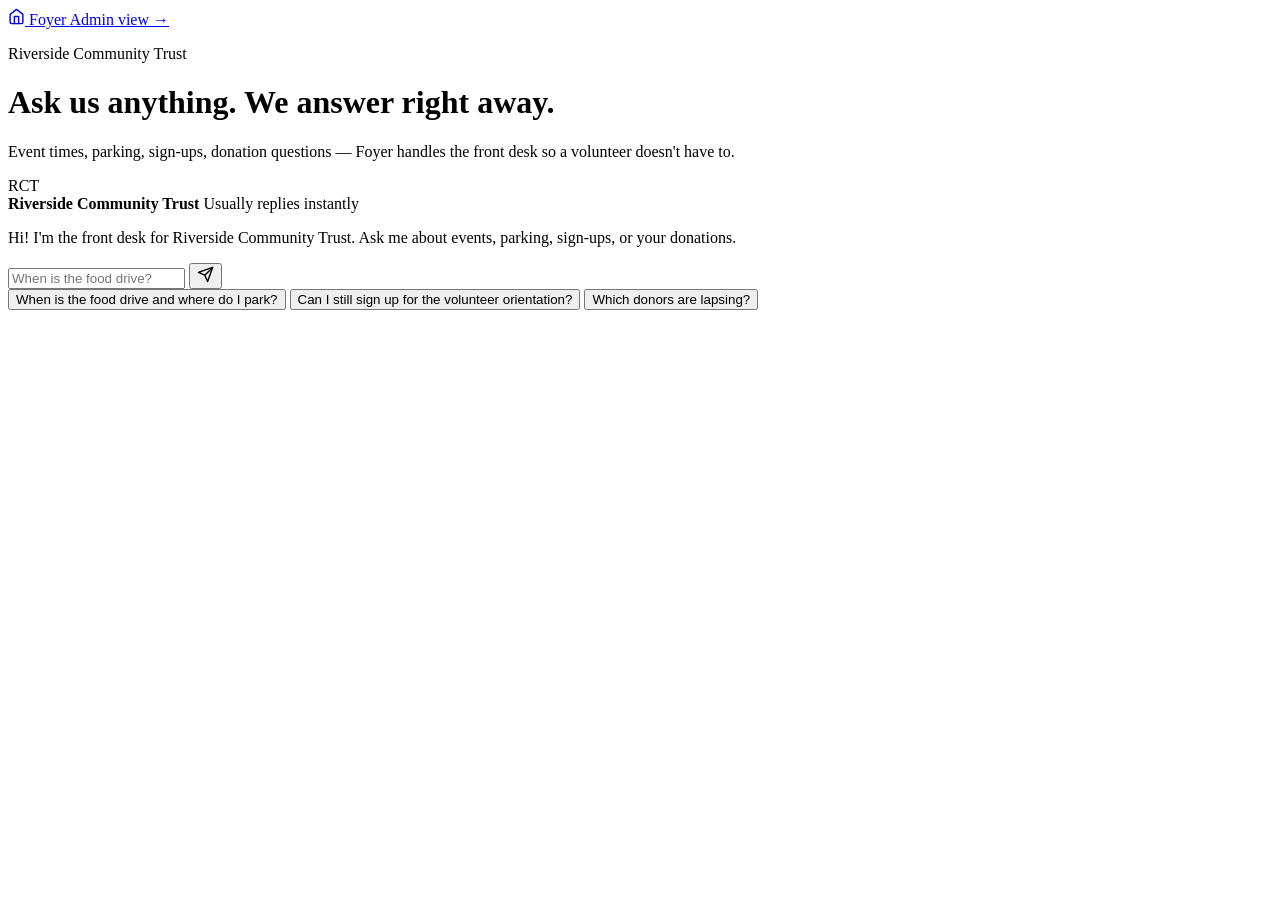
==== web/index.html @ 90c6cdc6 "Foyer: nonprofit front-desk and donor-steward agent with human approval gate" ====
<!DOCTYPE html>
<html lang="en">
<head>
<meta charset="utf-8">
<meta name="viewport" content="width=device-width, initial-scale=1">
<title>Foyer — Riverside Community Trust</title>
<link rel="preconnect" href="https://fonts.googleapis.com">
<link rel="preconnect" href="https://fonts.gstatic.com" crossorigin>
<link href="https://fonts.googleapis.com/css2?family=Familjen+Grotesk:wght@400;500;600&family=Karla:wght@300;400;500&family=JetBrains+Mono:wght@400&display=swap" rel="stylesheet">
<link rel="stylesheet" href="/style.css">
</head>
<body class="chat-page">

<nav class="topbar">
  <a class="wordmark" href="/">
    <svg width="17" height="17" viewBox="0 0 24 24" fill="none" stroke="currentColor" stroke-width="2" stroke-linecap="round" stroke-linejoin="round"><path d="m3 9 9-7 9 7v11a2 2 0 0 1-2 2H5a2 2 0 0 1-2-2z"/><path d="M9 22V12h6v10"/></svg>
    Foyer
  </a>
  <a class="topbar-link" href="/admin.html">Admin view &rarr;</a>
</nav>

<main class="chat-shell">
  <div class="chat-intro">
    <p class="mono-label">Riverside Community Trust</p>
    <h1>Ask us anything.<span class="muted"> We answer right away.</span></h1>
    <p class="lead">Event times, parking, sign-ups, donation questions — Foyer handles
      the front desk so a volunteer doesn't have to.</p>
  </div>

  <section class="phone" aria-label="Message thread with Foyer">
    <header class="phone-head">
      <span class="avatar">RCT</span>
      <div>
        <strong>Riverside Community Trust</strong>
        <span class="status"><i class="dot"></i>Usually replies instantly</span>
      </div>
    </header>

    <div class="thread" id="thread">
      <div class="msg them">
        <p>Hi! I'm the front desk for Riverside Community Trust. Ask me about
        events, parking, sign-ups, or your donations.</p>
      </div>
    </div>

    <div class="composer">
      <input id="input" type="text" autocomplete="off"
             placeholder="When is the food drive?" aria-label="Your message">
      <button id="send" aria-label="Send message">
        <svg width="17" height="17" viewBox="0 0 24 24" fill="none" stroke="currentColor" stroke-width="2" stroke-linecap="round" stroke-linejoin="round"><path d="M22 2 11 13"/><path d="M22 2 15 22l-4-9-9-4z"/></svg>
      </button>
    </div>
  </section>

  <div class="suggestions" id="suggestions">
    <button>When is the food drive and where do I park?</button>
    <button>Can I still sign up for the volunteer orientation?</button>
    <button>Which donors are lapsing?</button>
  </div>
</main>

<script src="/chat.js"></script>
</body>
</html>
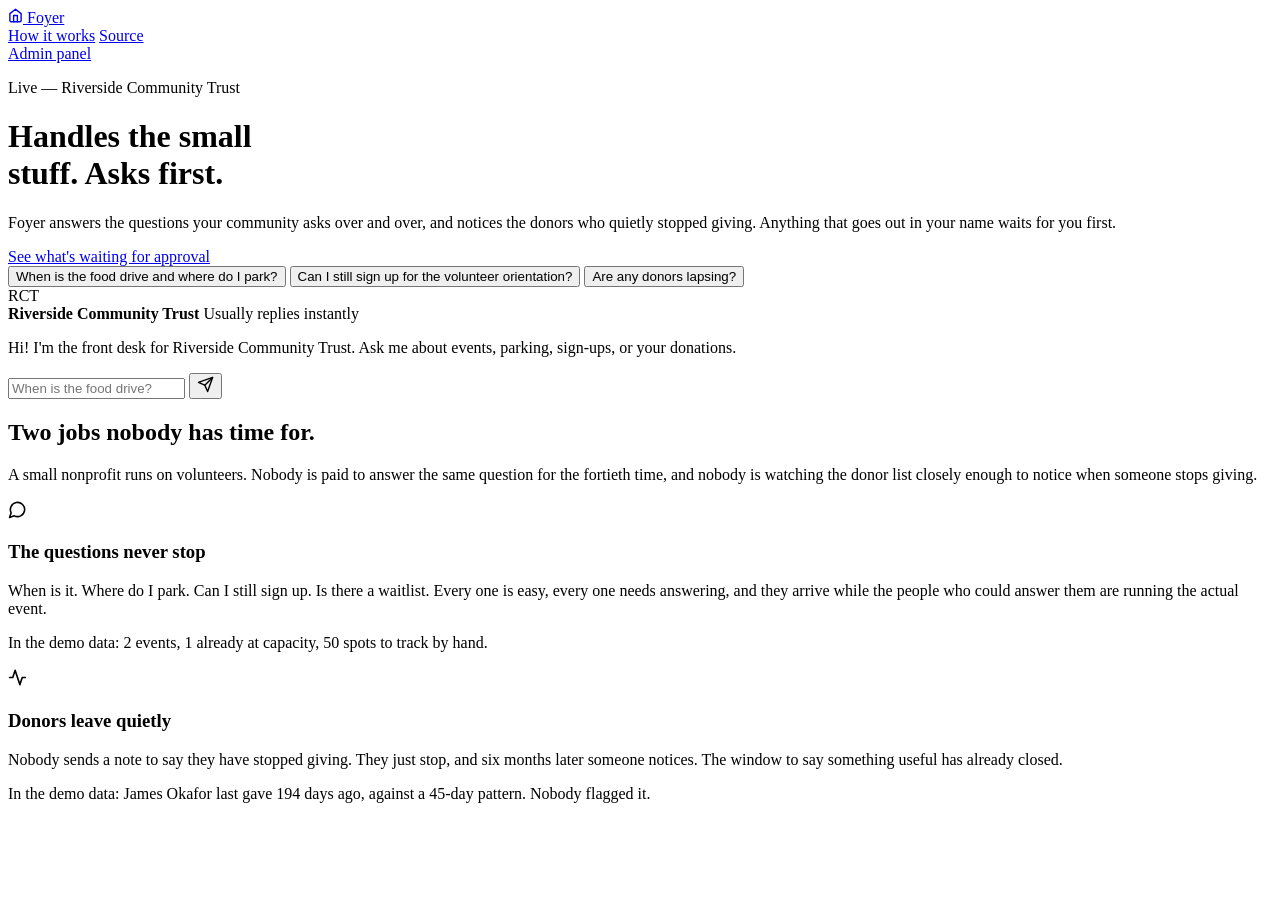
==== commit b5813854: "New dark violet design system across both surfaces" ====
--- a/web/index.html
+++ b/web/index.html
@@ -3,36 +3,59 @@
 <head>
 <meta charset="utf-8">
 <meta name="viewport" content="width=device-width, initial-scale=1">
-<title>Foyer — Riverside Community Trust</title>
+<title>Foyer</title>
 <link rel="preconnect" href="https://fonts.googleapis.com">
 <link rel="preconnect" href="https://fonts.gstatic.com" crossorigin>
-<link href="https://fonts.googleapis.com/css2?family=Familjen+Grotesk:wght@400;500;600&family=Karla:wght@300;400;500&family=JetBrains+Mono:wght@400&display=swap" rel="stylesheet">
+<link href="https://fonts.googleapis.com/css2?family=Inter:wght@500;600&family=Karla:wght@300;400;500&family=JetBrains+Mono:wght@400&display=swap" rel="stylesheet">
 <link rel="stylesheet" href="/style.css">
 </head>
-<body class="chat-page">
+<body>
 
-<nav class="topbar">
+<div class="glowfield" aria-hidden="true"><i class="g1"></i><i class="g2"></i><i class="g3"></i></div>
+<div class="dots" aria-hidden="true"></div>
+<div class="grain" aria-hidden="true"></div>
+
+<nav class="nav">
   <a class="wordmark" href="/">
-    <svg width="17" height="17" viewBox="0 0 24 24" fill="none" stroke="currentColor" stroke-width="2" stroke-linecap="round" stroke-linejoin="round"><path d="m3 9 9-7 9 7v11a2 2 0 0 1-2 2H5a2 2 0 0 1-2-2z"/><path d="M9 22V12h6v10"/></svg>
+    <span class="mark">
+      <svg width="15" height="15" viewBox="0 0 24 24" fill="none" stroke="currentColor" stroke-width="2.2" stroke-linecap="round" stroke-linejoin="round"><path d="m3 9 9-7 9 7v11a2 2 0 0 1-2 2H5a2 2 0 0 1-2-2z"/><path d="M9 22V12h6v10"/></svg>
+    </span>
     Foyer
   </a>
-  <a class="topbar-link" href="/admin.html">Admin view &rarr;</a>
+  <div class="navlinks">
+    <a href="#">How it works</a>
+    <a href="https://github.com/Kingnanaweb3/foyer">Source</a>
+  </div>
+  <a class="cta" href="/admin.html">Admin panel</a>
 </nav>
 
-<main class="chat-shell">
-  <div class="chat-intro">
-    <p class="mono-label">Riverside Community Trust</p>
-    <h1>Ask us anything.<span class="muted"> We answer right away.</span></h1>
-    <p class="lead">Event times, parking, sign-ups, donation questions — Foyer handles
-      the front desk so a volunteer doesn't have to.</p>
+<main class="hero">
+  <div class="hero-copy">
+    <p class="status-line"><i class="pulse"></i>Live — Riverside Community Trust</p>
+
+    <h1>Handles the small<br>stuff. <span class="tint">Asks first.</span></h1>
+
+    <p class="lead">Foyer answers the questions your community asks over and over,
+      and notices the donors who quietly stopped giving. Anything that goes out in
+      your name waits for you first.</p>
+
+    <div class="hero-actions">
+      <a class="ghost" href="/admin.html">See what's waiting for approval</a>
+    </div>
+
+    <div class="chips" id="chips">
+      <button>When is the food drive and where do I park?</button>
+      <button>Can I still sign up for the volunteer orientation?</button>
+      <button>Are any donors lapsing?</button>
+    </div>
   </div>
 
-  <section class="phone" aria-label="Message thread with Foyer">
-    <header class="phone-head">
-      <span class="avatar">RCT</span>
+  <section class="panel" aria-label="Message thread with Foyer">
+    <header class="panel-head">
+      <span class="who">RCT</span>
       <div>
         <strong>Riverside Community Trust</strong>
-        <span class="status"><i class="dot"></i>Usually replies instantly</span>
+        <span class="sub"><i class="pulse"></i>Usually replies instantly</span>
       </div>
     </header>
 
@@ -51,13 +74,45 @@
       </button>
     </div>
   </section>
+</main>
 
-  <div class="suggestions" id="suggestions">
-    <button>When is the food drive and where do I park?</button>
-    <button>Can I still sign up for the volunteer orientation?</button>
-    <button>Which donors are lapsing?</button>
+
+<section class="band tinted">
+  <div class="band-inner">
+    <div class="band-head reveal">
+      <h2>Two jobs nobody has time for.</h2>
+      <p class="lead">A small nonprofit runs on volunteers. Nobody is paid to answer
+        the same question for the fortieth time, and nobody is watching the donor
+        list closely enough to notice when someone stops giving.</p>
+    </div>
+
+    <div class="duo">
+      <div class="tile reveal">
+        <span class="tile-icon">
+          <svg width="19" height="19" viewBox="0 0 24 24" fill="none" stroke="currentColor" stroke-width="2" stroke-linecap="round" stroke-linejoin="round"><path d="M7.9 20A9 9 0 1 0 4 16.1L2 22Z"/></svg>
+        </span>
+        <h3>The questions never stop</h3>
+        <p>When is it. Where do I park. Can I still sign up. Is there a waitlist.
+          Every one is easy, every one needs answering, and they arrive while the
+          people who could answer them are running the actual event.</p>
+        <p class="evidence">In the demo data: 2 events, 1 already at capacity,
+          50 spots to track by hand.</p>
+      </div>
+
+      <div class="tile reveal" style="--d: 90ms">
+        <span class="tile-icon">
+          <svg width="19" height="19" viewBox="0 0 24 24" fill="none" stroke="currentColor" stroke-width="2" stroke-linecap="round" stroke-linejoin="round"><path d="M22 12h-4l-3 9L9 3l-3 9H2"/></svg>
+        </span>
+        <h3>Donors leave quietly</h3>
+        <p>Nobody sends a note to say they have stopped giving. They just stop,
+          and six months later someone notices. The window to say something
+          useful has already closed.</p>
+        <p class="evidence">In the demo data: James Okafor last gave 194 days ago,
+          against a 45-day pattern. Nobody flagged it.</p>
+      </div>
+    </div>
   </div>
-</main>
+</section>
 
 <script src="/chat.js"></script>
 </body>
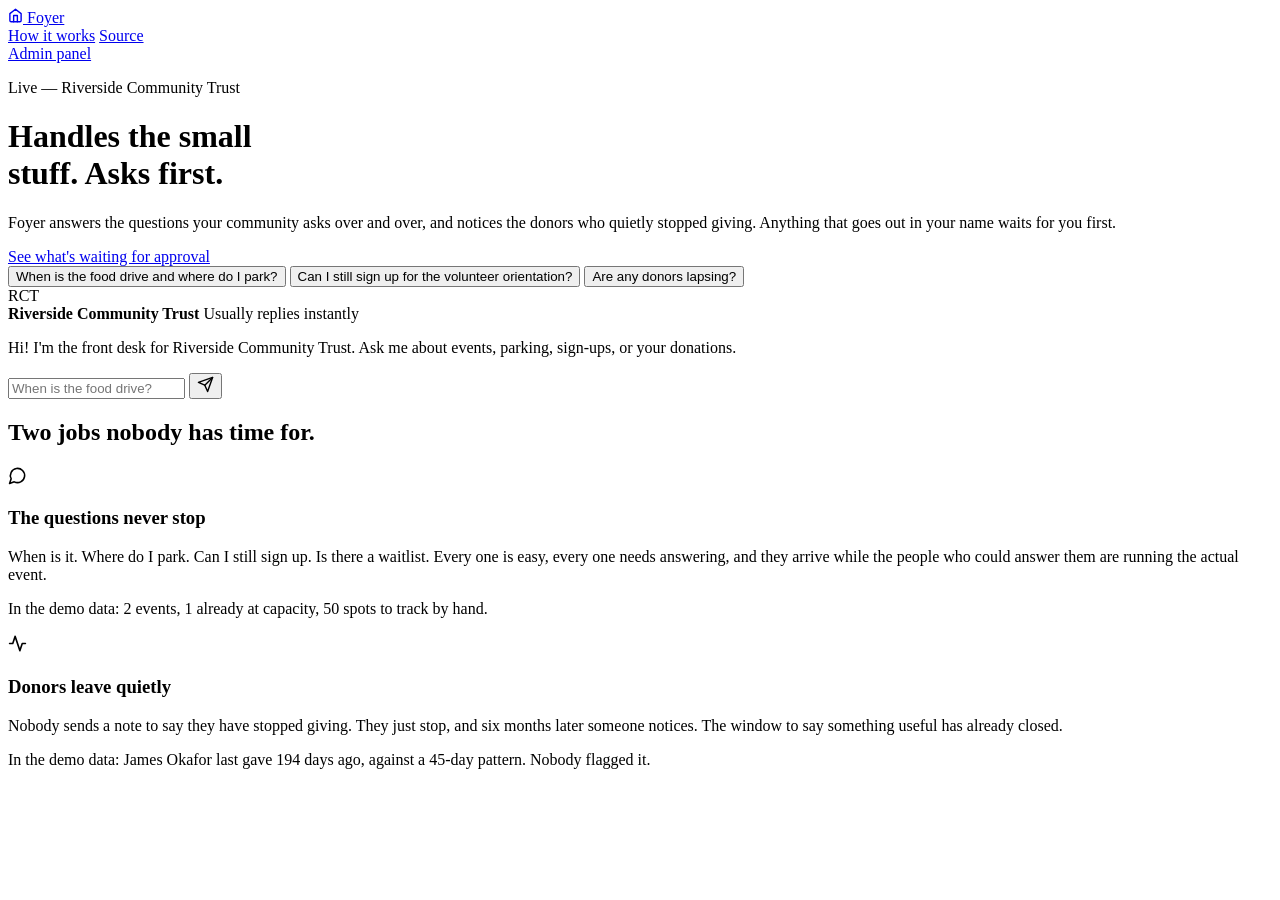
==== commit 9c366b31: "Dark violet design system, problem section with glass cards" ====
--- a/web/index.html
+++ b/web/index.html
@@ -81,9 +81,6 @@
   <div class="band-inner">
     <div class="band-head reveal">
       <h2>Two jobs nobody has time for.</h2>
-      <p class="lead">A small nonprofit runs on volunteers. Nobody is paid to answer
-        the same question for the fortieth time, and nobody is watching the donor
-        list closely enough to notice when someone stops giving.</p>
     </div>
 
     <div class="duo">
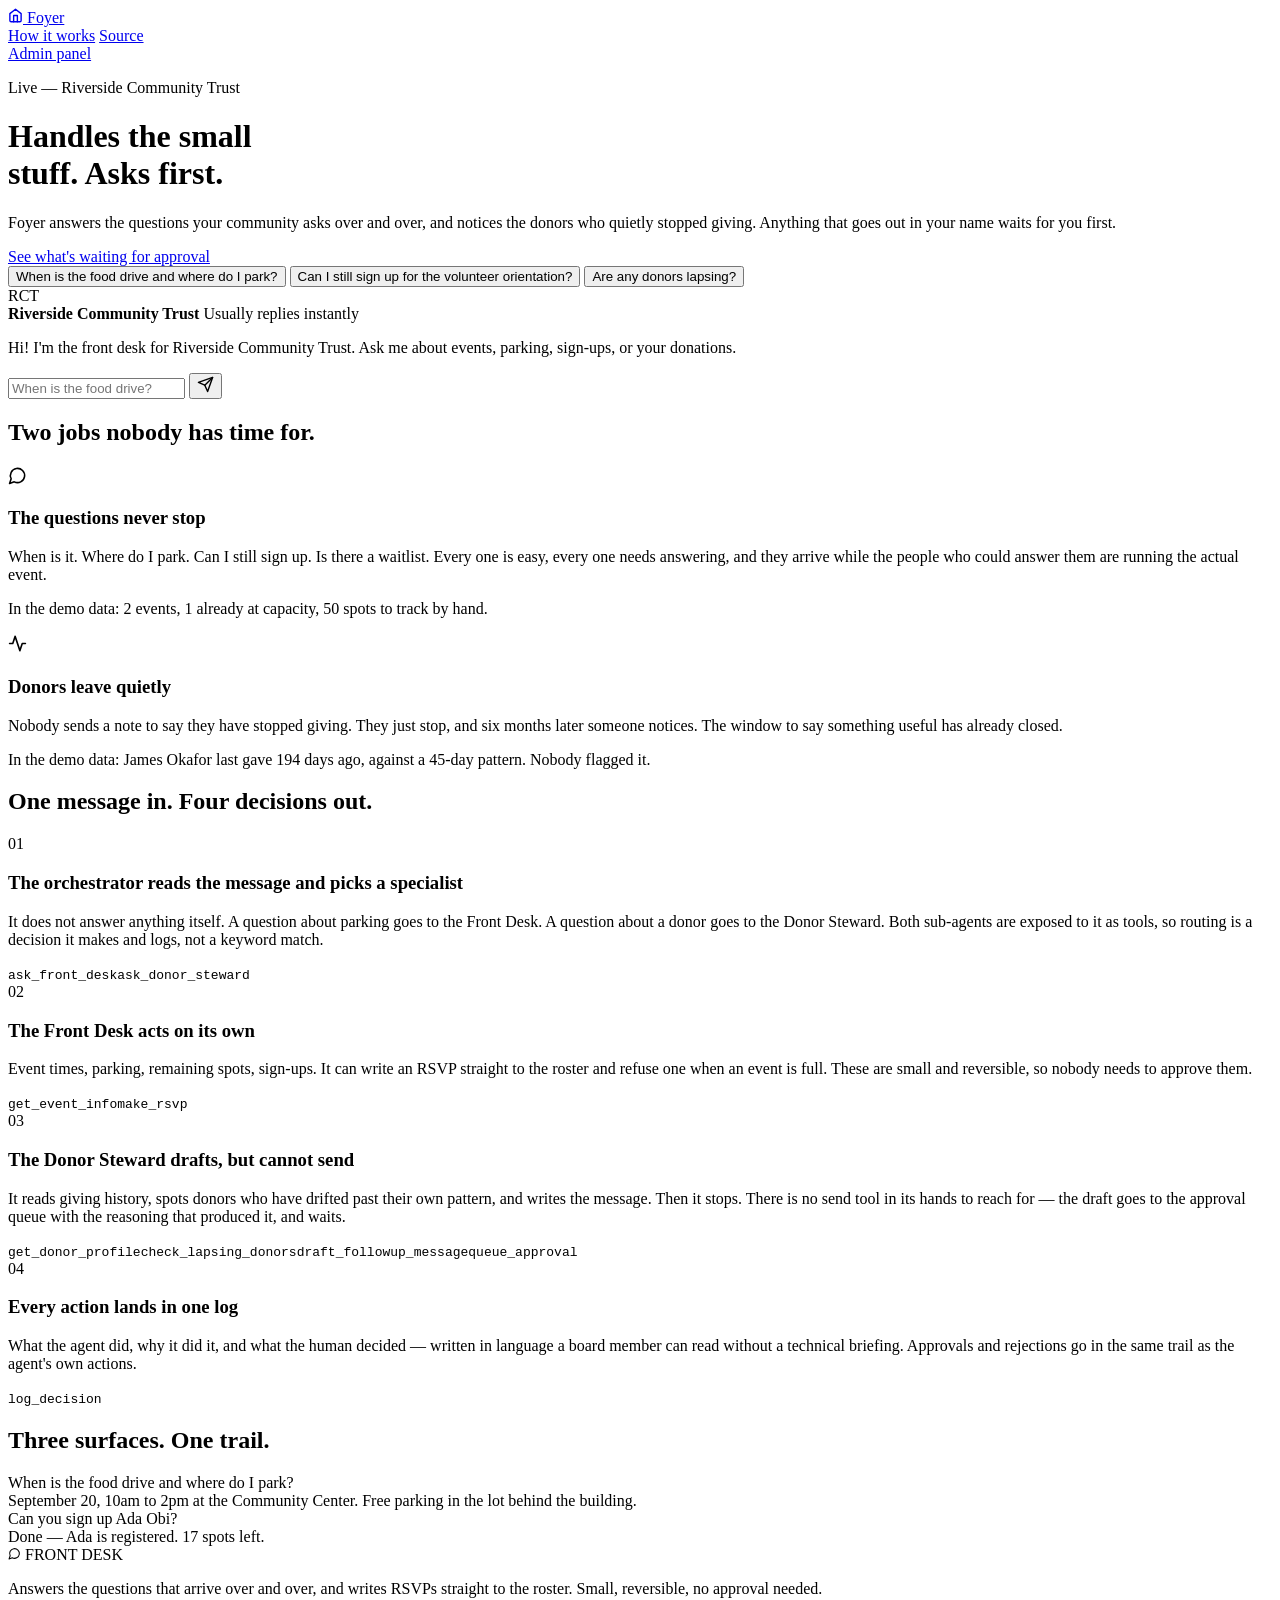
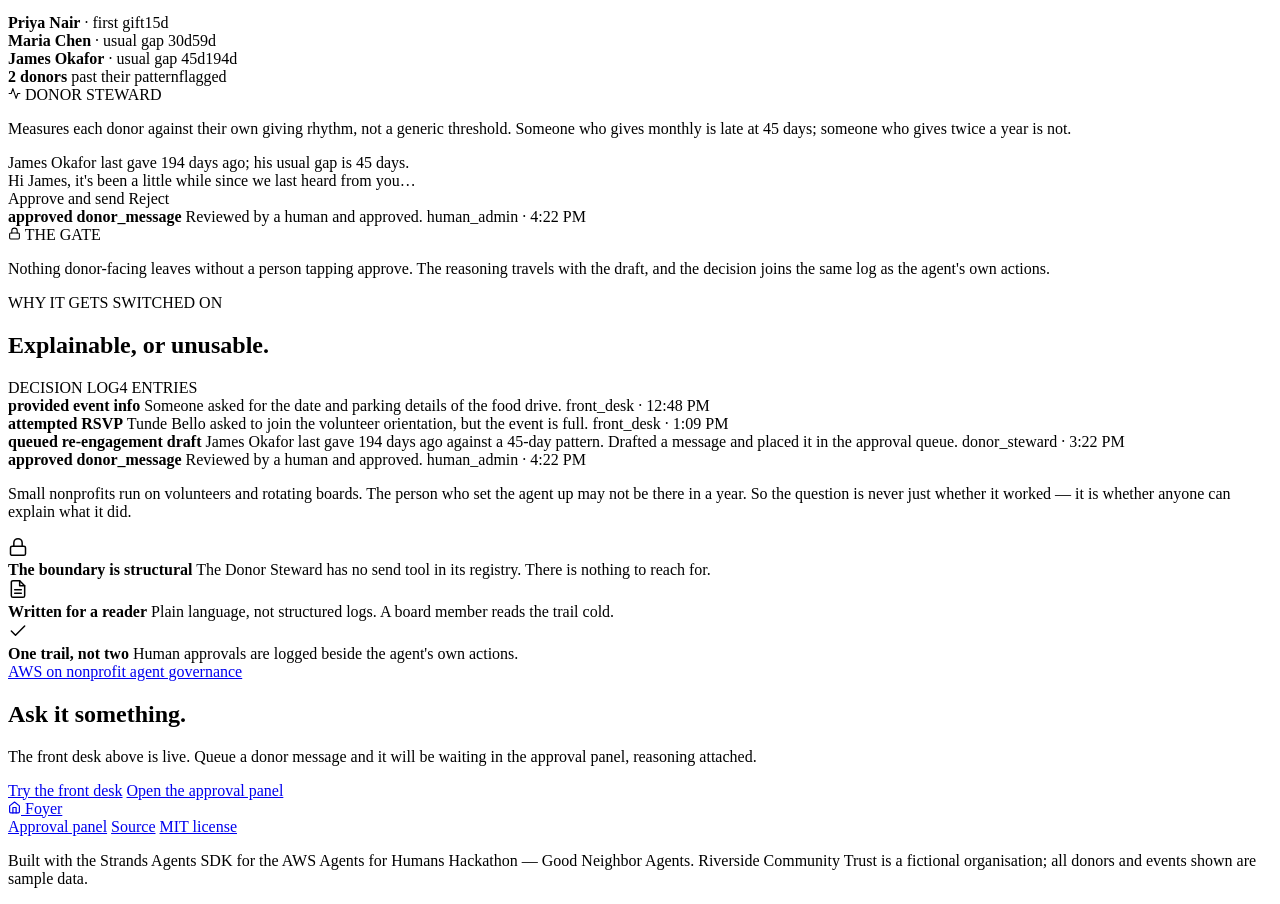
==== commit d22fe395: "Landing page: problem, surfaces, trust, closing, footer" ====
--- a/web/index.html
+++ b/web/index.html
@@ -15,6 +15,7 @@
 <div class="dots" aria-hidden="true"></div>
 <div class="grain" aria-hidden="true"></div>
 
+<a id="top"></a>
 <nav class="nav">
   <a class="wordmark" href="/">
     <span class="mark">
@@ -111,6 +112,246 @@
   </div>
 </section>
 
+
+<section class="band">
+  <div class="band-inner">
+    <div class="band-head reveal">
+      <h2>One message in. Four decisions out.</h2>
+    </div>
+
+    <div class="flow">
+      <div class="step reveal">
+        <span class="step-n">01</span>
+        <div>
+          <h3>The orchestrator reads the message and picks a specialist</h3>
+          <p>It does not answer anything itself. A question about parking goes to
+            the Front Desk. A question about a donor goes to the Donor Steward.
+            Both sub-agents are exposed to it as tools, so routing is a decision
+            it makes and logs, not a keyword match.</p>
+          <div class="tools"><code>ask_front_desk</code><code>ask_donor_steward</code></div>
+        </div>
+      </div>
+
+      <div class="step reveal" style="--d: 80ms">
+        <span class="step-n">02</span>
+        <div>
+          <h3>The Front Desk acts on its own</h3>
+          <p>Event times, parking, remaining spots, sign-ups. It can write an RSVP
+            straight to the roster and refuse one when an event is full. These are
+            small and reversible, so nobody needs to approve them.</p>
+          <div class="tools"><code>get_event_info</code><code>make_rsvp</code></div>
+        </div>
+      </div>
+
+      <div class="step reveal gate" style="--d: 160ms">
+        <span class="step-n">03</span>
+        <div>
+          <h3>The Donor Steward drafts, but cannot send</h3>
+          <p>It reads giving history, spots donors who have drifted past their own
+            pattern, and writes the message. Then it stops. There is no send tool
+            in its hands to reach for — the draft goes to the approval queue with
+            the reasoning that produced it, and waits.</p>
+          <div class="tools"><code>get_donor_profile</code><code>check_lapsing_donors</code><code>draft_followup_message</code><code>queue_approval</code></div>
+        </div>
+      </div>
+
+      <div class="step reveal" style="--d: 240ms">
+        <span class="step-n">04</span>
+        <div>
+          <h3>Every action lands in one log</h3>
+          <p>What the agent did, why it did it, and what the human decided —
+            written in language a board member can read without a technical
+            briefing. Approvals and rejections go in the same trail as the
+            agent's own actions.</p>
+          <div class="tools"><code>log_decision</code></div>
+        </div>
+      </div>
+    </div>
+  </div>
+</section>
+
+
+<section class="band tinted">
+  <div class="band-inner">
+    <div class="band-head reveal">
+      <h2>Three surfaces. One trail.</h2>
+    </div>
+
+    <div class="trio">
+
+      <div class="slab reveal">
+        <div class="stage">
+          <div class="m-bubble me">When is the food drive and where do I park?</div>
+          <div class="m-bubble them">September 20, 10am to 2pm at the Community
+            Center. Free parking in the lot behind the building.</div>
+          <div class="m-bubble me">Can you sign up Ada Obi?</div>
+          <div class="m-bubble them">Done — Ada is registered. 17 spots left.</div>
+        </div>
+        <span class="slab-label">
+          <svg width="13" height="13" viewBox="0 0 24 24" fill="none" stroke="currentColor" stroke-width="2" stroke-linecap="round" stroke-linejoin="round"><path d="M7.9 20A9 9 0 1 0 4 16.1L2 22Z"/></svg>
+          FRONT DESK
+        </span>
+        <p>Answers the questions that arrive over and over, and writes RSVPs
+          straight to the roster. Small, reversible, no approval needed.</p>
+      </div>
+
+      <div class="slab reveal" style="--d: 90ms">
+        <div class="stage">
+          <div class="m-row"><span><b>Priya Nair</b> · first gift</span><span class="m-meta">15d</span></div>
+          <div class="m-row flagged"><span><b>Maria Chen</b> · usual gap 30d</span><span class="m-meta">59d</span></div>
+          <div class="m-row flagged"><span><b>James Okafor</b> · usual gap 45d</span><span class="m-meta">194d</span></div>
+          <div class="m-row"><span><b>2 donors</b> past their pattern</span><span class="m-meta">flagged</span></div>
+        </div>
+        <span class="slab-label">
+          <svg width="13" height="13" viewBox="0 0 24 24" fill="none" stroke="currentColor" stroke-width="2" stroke-linecap="round" stroke-linejoin="round"><path d="M22 12h-4l-3 9L9 3l-3 9H2"/></svg>
+          DONOR STEWARD
+        </span>
+        <p>Measures each donor against their own giving rhythm, not a generic
+          threshold. Someone who gives monthly is late at 45 days; someone who
+          gives twice a year is not.</p>
+      </div>
+
+      <div class="slab reveal" style="--d: 180ms">
+        <div class="stage">
+          <div class="m-card">
+            <div class="m-why">James Okafor last gave 194 days ago; his usual
+              gap is 45 days.</div>
+            <div class="m-draft">Hi James, it's been a little while since we last
+              heard from you…</div>
+            <div class="m-btns">
+              <span class="m-btn">Approve and send</span>
+              <span class="m-btn ghost">Reject</span>
+            </div>
+          </div>
+          <div class="m-log">
+            <b>approved donor_message</b>
+            <span>Reviewed by a human and approved.</span>
+            <span class="m-meta">human_admin · 4:22 PM</span>
+          </div>
+        </div>
+        <span class="slab-label">
+          <svg width="13" height="13" viewBox="0 0 24 24" fill="none" stroke="currentColor" stroke-width="2" stroke-linecap="round" stroke-linejoin="round"><rect width="18" height="11" x="3" y="11" rx="2"/><path d="M7 11V7a5 5 0 0 1 10 0v4"/></svg>
+          THE GATE
+        </span>
+        <p>Nothing donor-facing leaves without a person tapping approve. The
+          reasoning travels with the draft, and the decision joins the same log
+          as the agent's own actions.</p>
+      </div>
+
+    </div>
+  </div>
+</section>
+
+
+
+
+<section class="band">
+  <div class="band-inner">
+
+    <div class="center-head reveal">
+      <span class="eyebrow">WHY IT GETS SWITCHED ON</span>
+      <h2>Explainable, or unusable.</h2>
+    </div>
+
+    <div class="split">
+
+      <div class="showcase reveal">
+        <div class="showcase-top"><span>DECISION LOG</span><span>4 ENTRIES</span></div>
+        <div class="m-log">
+          <b>provided event info</b>
+          <span>Someone asked for the date and parking details of the food drive.</span>
+          <span class="m-meta">front_desk · 12:48 PM</span>
+        </div>
+        <div class="m-log">
+          <b>attempted RSVP</b>
+          <span>Tunde Bello asked to join the volunteer orientation, but the event
+            is full.</span>
+          <span class="m-meta">front_desk · 1:09 PM</span>
+        </div>
+        <div class="m-log">
+          <b>queued re-engagement draft</b>
+          <span>James Okafor last gave 194 days ago against a 45-day pattern.
+            Drafted a message and placed it in the approval queue.</span>
+          <span class="m-meta">donor_steward · 3:22 PM</span>
+        </div>
+        <div class="m-log">
+          <b>approved donor_message</b>
+          <span>Reviewed by a human and approved.</span>
+          <span class="m-meta">human_admin · 4:22 PM</span>
+        </div>
+      </div>
+
+      <div class="split-copy reveal" style="--d: 90ms">
+        <p>Small nonprofits run on volunteers and rotating boards. The person who
+          set the agent up may not be there in a year. So the question is never
+          just whether it worked — it is whether anyone can explain what it did.</p>
+
+        <div class="points">
+          <div class="point">
+            <svg width="20" height="20" viewBox="0 0 24 24" fill="none" stroke="currentColor" stroke-width="1.8" stroke-linecap="round" stroke-linejoin="round"><rect width="18" height="11" x="3" y="11" rx="2"/><path d="M7 11V7a5 5 0 0 1 10 0v4"/></svg>
+            <div>
+              <b>The boundary is structural</b>
+              <span>The Donor Steward has no send tool in its registry. There is
+                nothing to reach for.</span>
+            </div>
+          </div>
+
+          <div class="point">
+            <svg width="20" height="20" viewBox="0 0 24 24" fill="none" stroke="currentColor" stroke-width="1.8" stroke-linecap="round" stroke-linejoin="round"><path d="M14 2H6a2 2 0 0 0-2 2v16a2 2 0 0 0 2 2h12a2 2 0 0 0 2-2V8z"/><path d="M14 2v6h6"/><path d="M16 13H8"/><path d="M16 17H8"/></svg>
+            <div>
+              <b>Written for a reader</b>
+              <span>Plain language, not structured logs. A board member reads the
+                trail cold.</span>
+            </div>
+          </div>
+
+          <div class="point">
+            <svg width="20" height="20" viewBox="0 0 24 24" fill="none" stroke="currentColor" stroke-width="1.8" stroke-linecap="round" stroke-linejoin="round"><path d="M20 6 9 17l-5-5"/></svg>
+            <div>
+              <b>One trail, not two</b>
+              <span>Human approvals are logged beside the agent's own actions.</span>
+            </div>
+          </div>
+        </div>
+
+        <a class="ghost" href="https://aws.amazon.com/blogs/publicsector/a-governance-framework-for-nonprofit-agentic-ai-on-aws/">AWS on nonprofit agent governance</a>
+      </div>
+    </div>
+  </div>
+</section>
+
+
+<section class="band tinted">
+  <div class="band-inner closing reveal">
+    <h2>Ask it something.</h2>
+    <p class="lead">The front desk above is live. Queue a donor message and it will
+      be waiting in the approval panel, reasoning attached.</p>
+    <div class="closing-actions">
+      <a class="cta" href="#top">Try the front desk</a>
+      <a class="ghost" href="/admin.html">Open the approval panel</a>
+    </div>
+  </div>
+</section>
+
+<footer class="foot">
+  <div class="foot-inner">
+    <a class="wordmark" href="/">
+      <span class="mark">
+        <svg width="13" height="13" viewBox="0 0 24 24" fill="none" stroke="currentColor" stroke-width="2.2" stroke-linecap="round" stroke-linejoin="round"><path d="m3 9 9-7 9 7v11a2 2 0 0 1-2 2H5a2 2 0 0 1-2-2z"/><path d="M9 22V12h6v10"/></svg>
+      </span>
+      Foyer
+    </a>
+    <div class="foot-links">
+      <a href="/admin.html">Approval panel</a>
+      <a href="https://github.com/Kingnanaweb3/foyer">Source</a>
+      <a href="https://github.com/Kingnanaweb3/foyer/blob/main/LICENSE">MIT license</a>
+    </div>
+  </div>
+  <p class="foot-note">Built with the Strands Agents SDK for the AWS Agents for
+    Humans Hackathon — Good Neighbor Agents. Riverside Community Trust is a
+    fictional organisation; all donors and events shown are sample data.</p>
+</footer>
+
 <script src="/chat.js"></script>
 </body>
 </html>
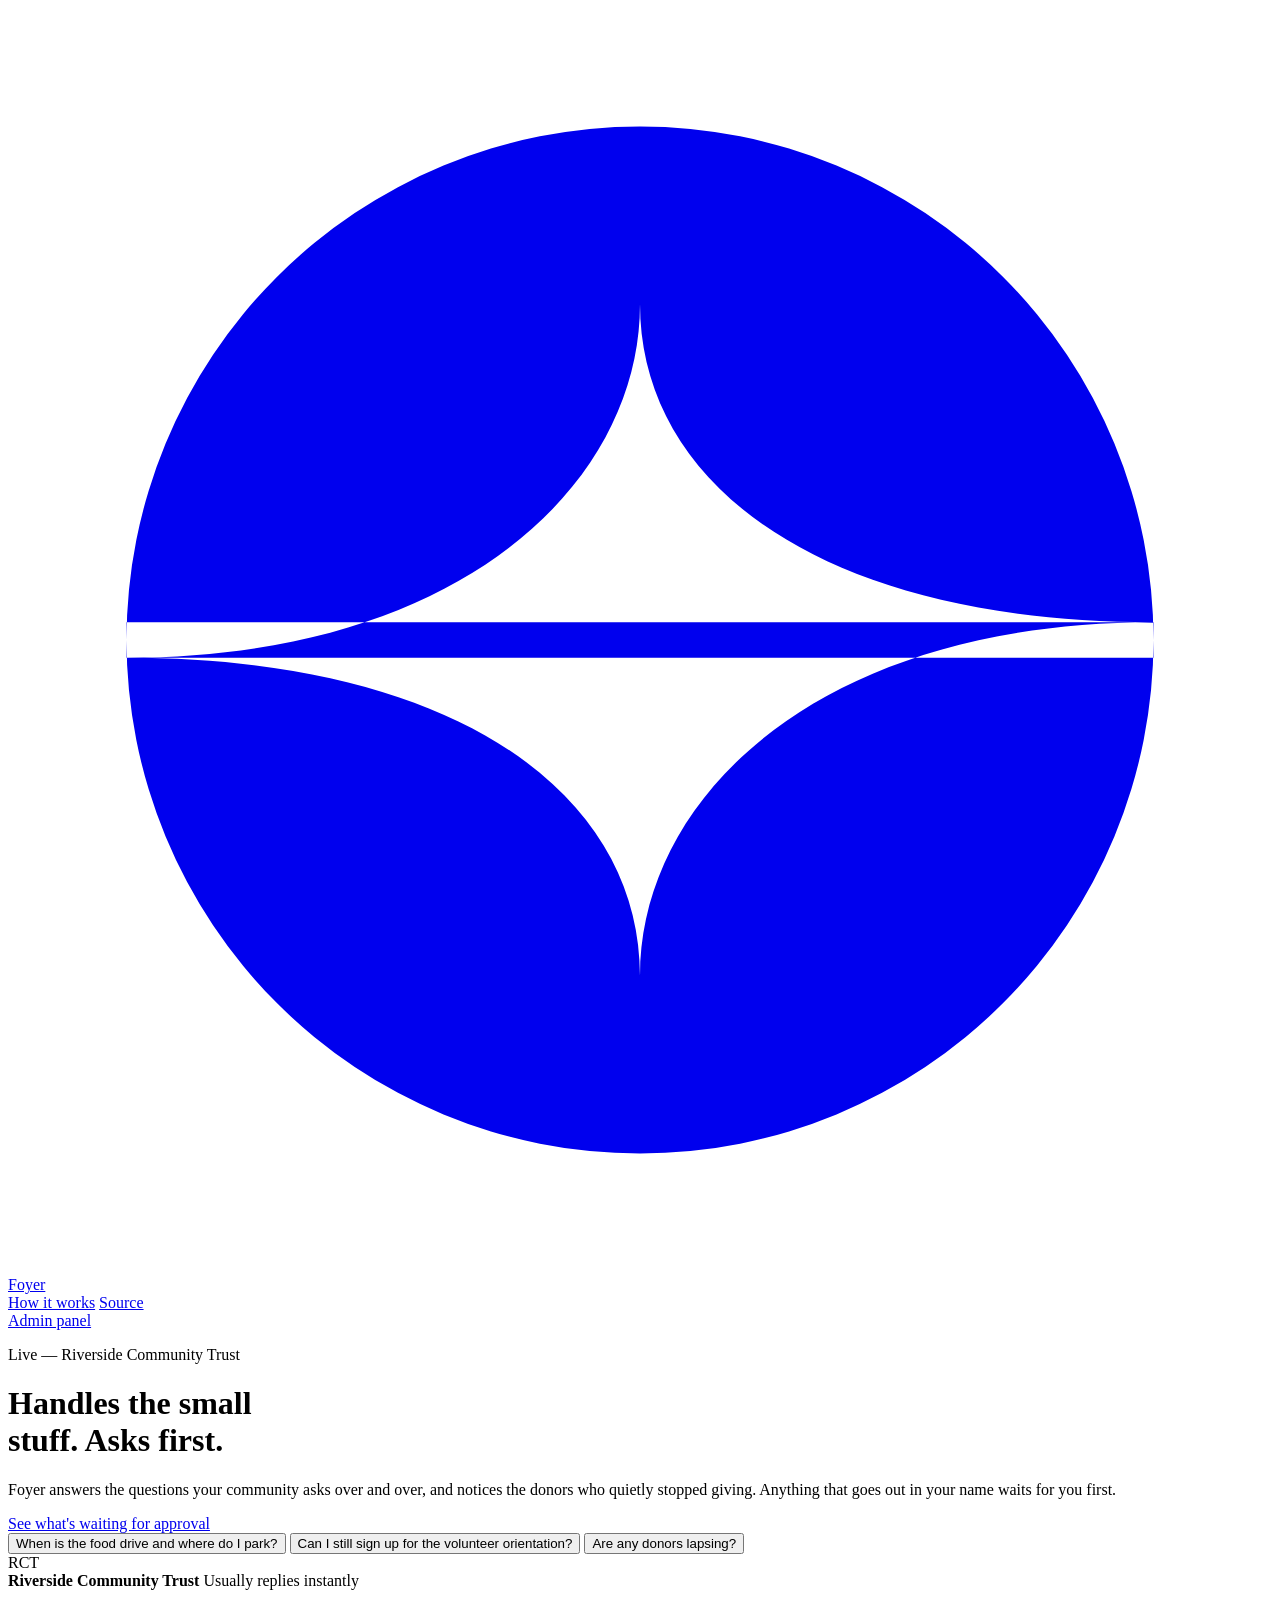
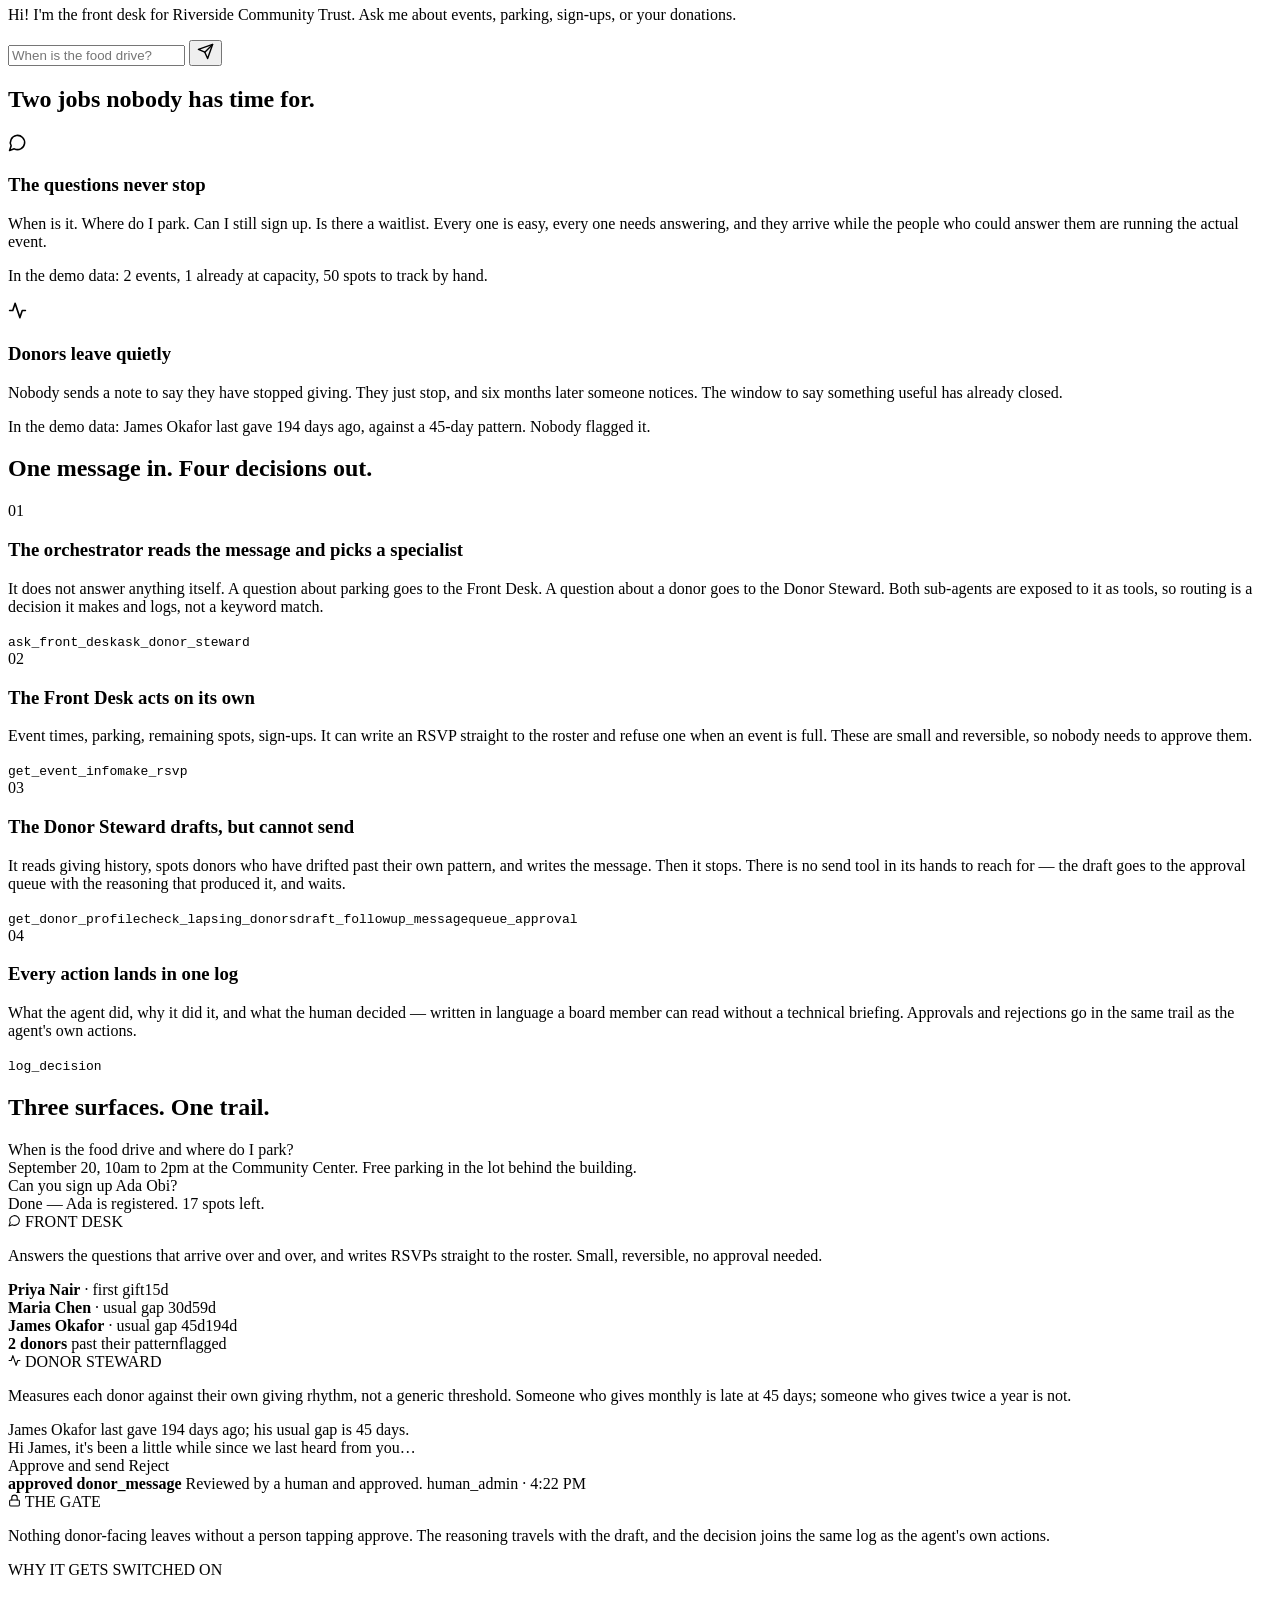
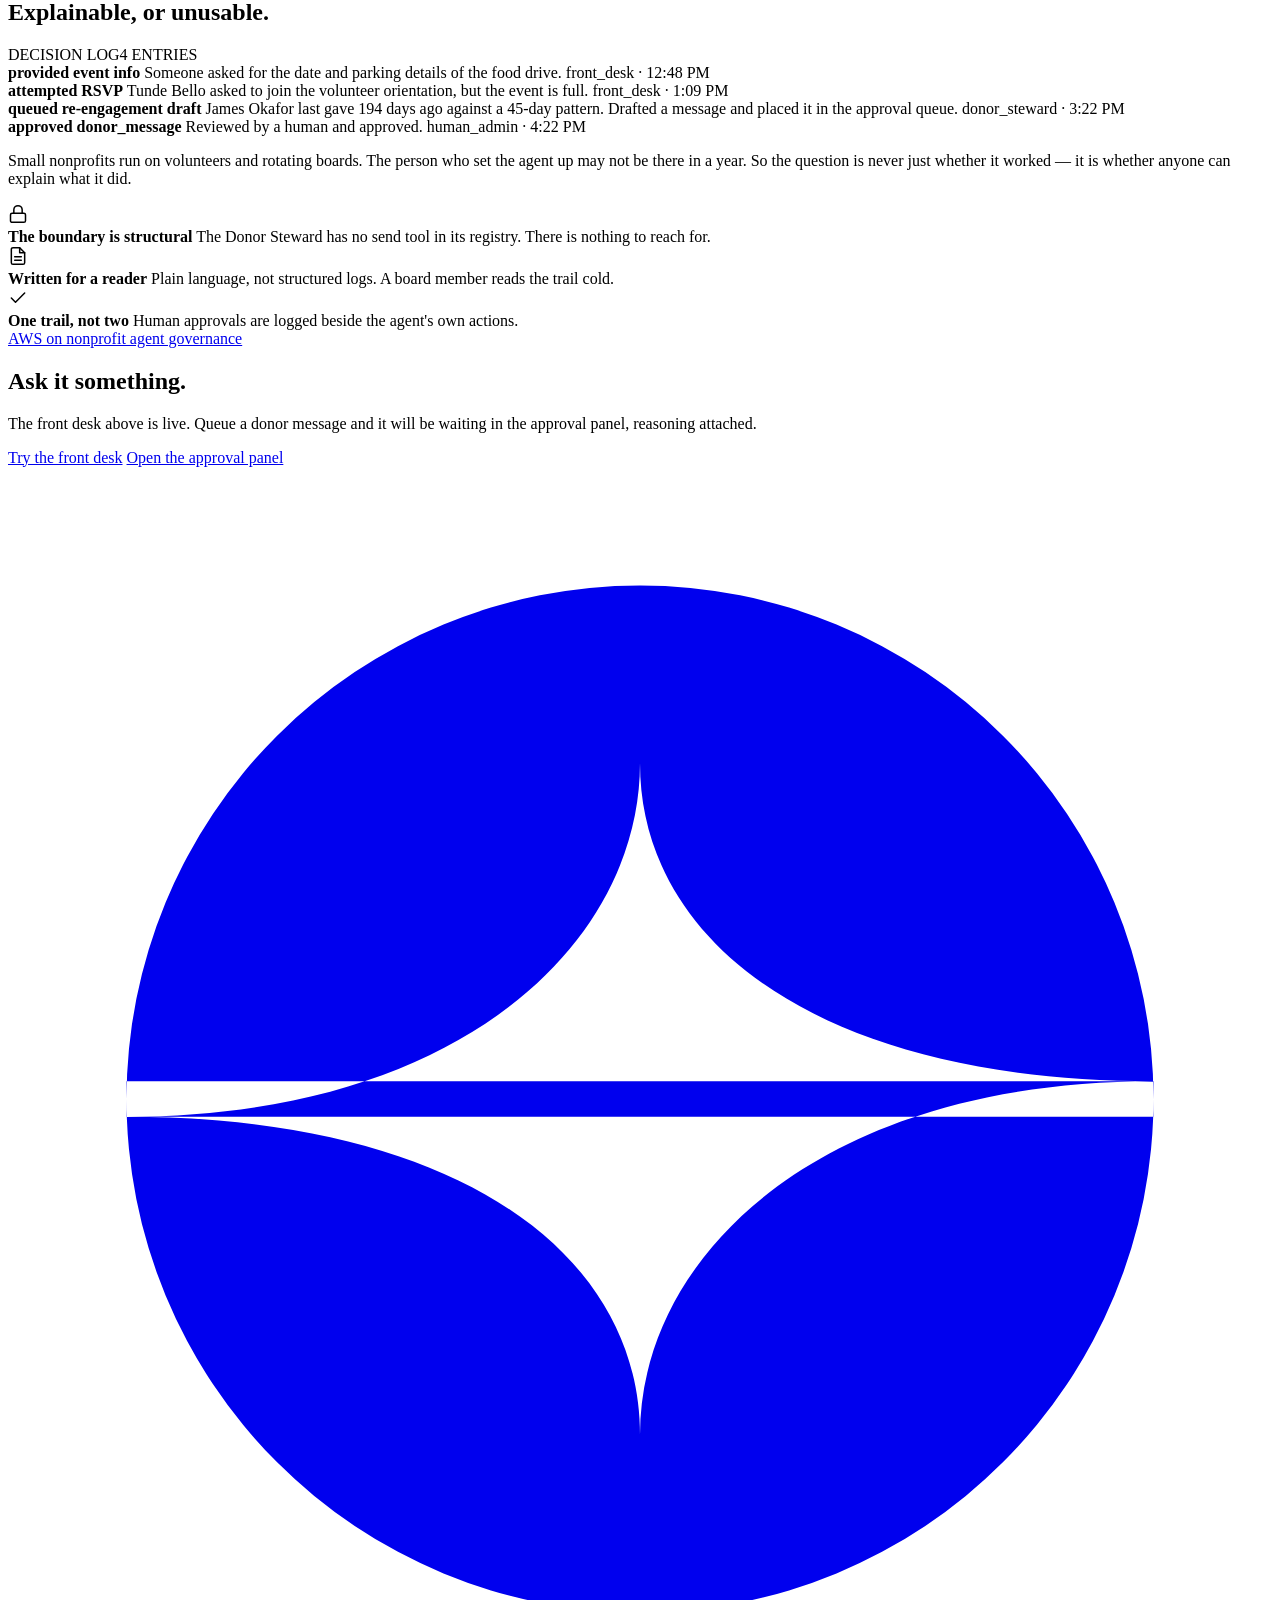
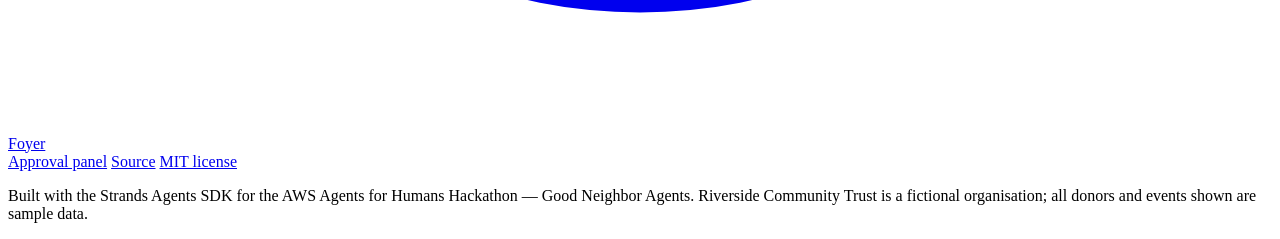
==== commit 1f5ad436: "New Foyer mark, favicon, split-deploy config" ====
--- a/web/index.html
+++ b/web/index.html
@@ -7,6 +7,7 @@
 <link rel="preconnect" href="https://fonts.googleapis.com">
 <link rel="preconnect" href="https://fonts.gstatic.com" crossorigin>
 <link href="https://fonts.googleapis.com/css2?family=Inter:wght@500;600&family=Karla:wght@300;400;500&family=JetBrains+Mono:wght@400&display=swap" rel="stylesheet">
+<link rel="icon" type="image/svg+xml" href="/brand/mark-violet.svg">
 <link rel="stylesheet" href="/style.css">
 </head>
 <body>
@@ -19,7 +20,7 @@
 <nav class="nav">
   <a class="wordmark" href="/">
     <span class="mark">
-      <svg width="15" height="15" viewBox="0 0 24 24" fill="none" stroke="currentColor" stroke-width="2.2" stroke-linecap="round" stroke-linejoin="round"><path d="m3 9 9-7 9 7v11a2 2 0 0 1-2 2H5a2 2 0 0 1-2-2z"/><path d="M9 22V12h6v10"/></svg>
+      <svg viewBox="0 0 64 64" fill="none"><path fill="currentColor" fill-rule="evenodd" clip-rule="evenodd" d="M32 6a26 26 0 1 1 0 52 26 26 0 0 1 0-52Z M32 15C32 24 41 31.1 58 31.1 41 31.1 32 40 32 49 32 40 23 32.9 6 32.9 23 32.9 32 24 32 15Z M6 31.1h52v1.8H6Z"/></svg>
     </span>
     Foyer
   </a>
@@ -337,7 +338,7 @@
   <div class="foot-inner">
     <a class="wordmark" href="/">
       <span class="mark">
-        <svg width="13" height="13" viewBox="0 0 24 24" fill="none" stroke="currentColor" stroke-width="2.2" stroke-linecap="round" stroke-linejoin="round"><path d="m3 9 9-7 9 7v11a2 2 0 0 1-2 2H5a2 2 0 0 1-2-2z"/><path d="M9 22V12h6v10"/></svg>
+        <svg viewBox="0 0 64 64" fill="none"><path fill="currentColor" fill-rule="evenodd" clip-rule="evenodd" d="M32 6a26 26 0 1 1 0 52 26 26 0 0 1 0-52Z M32 15C32 24 41 31.1 58 31.1 41 31.1 32 40 32 49 32 40 23 32.9 6 32.9 23 32.9 32 24 32 15Z M6 31.1h52v1.8H6Z"/></svg>
       </span>
       Foyer
     </a>
@@ -352,6 +353,7 @@
     fictional organisation; all donors and events shown are sample data.</p>
 </footer>
 
+<script src="/config.js"></script>
 <script src="/chat.js"></script>
 </body>
 </html>
